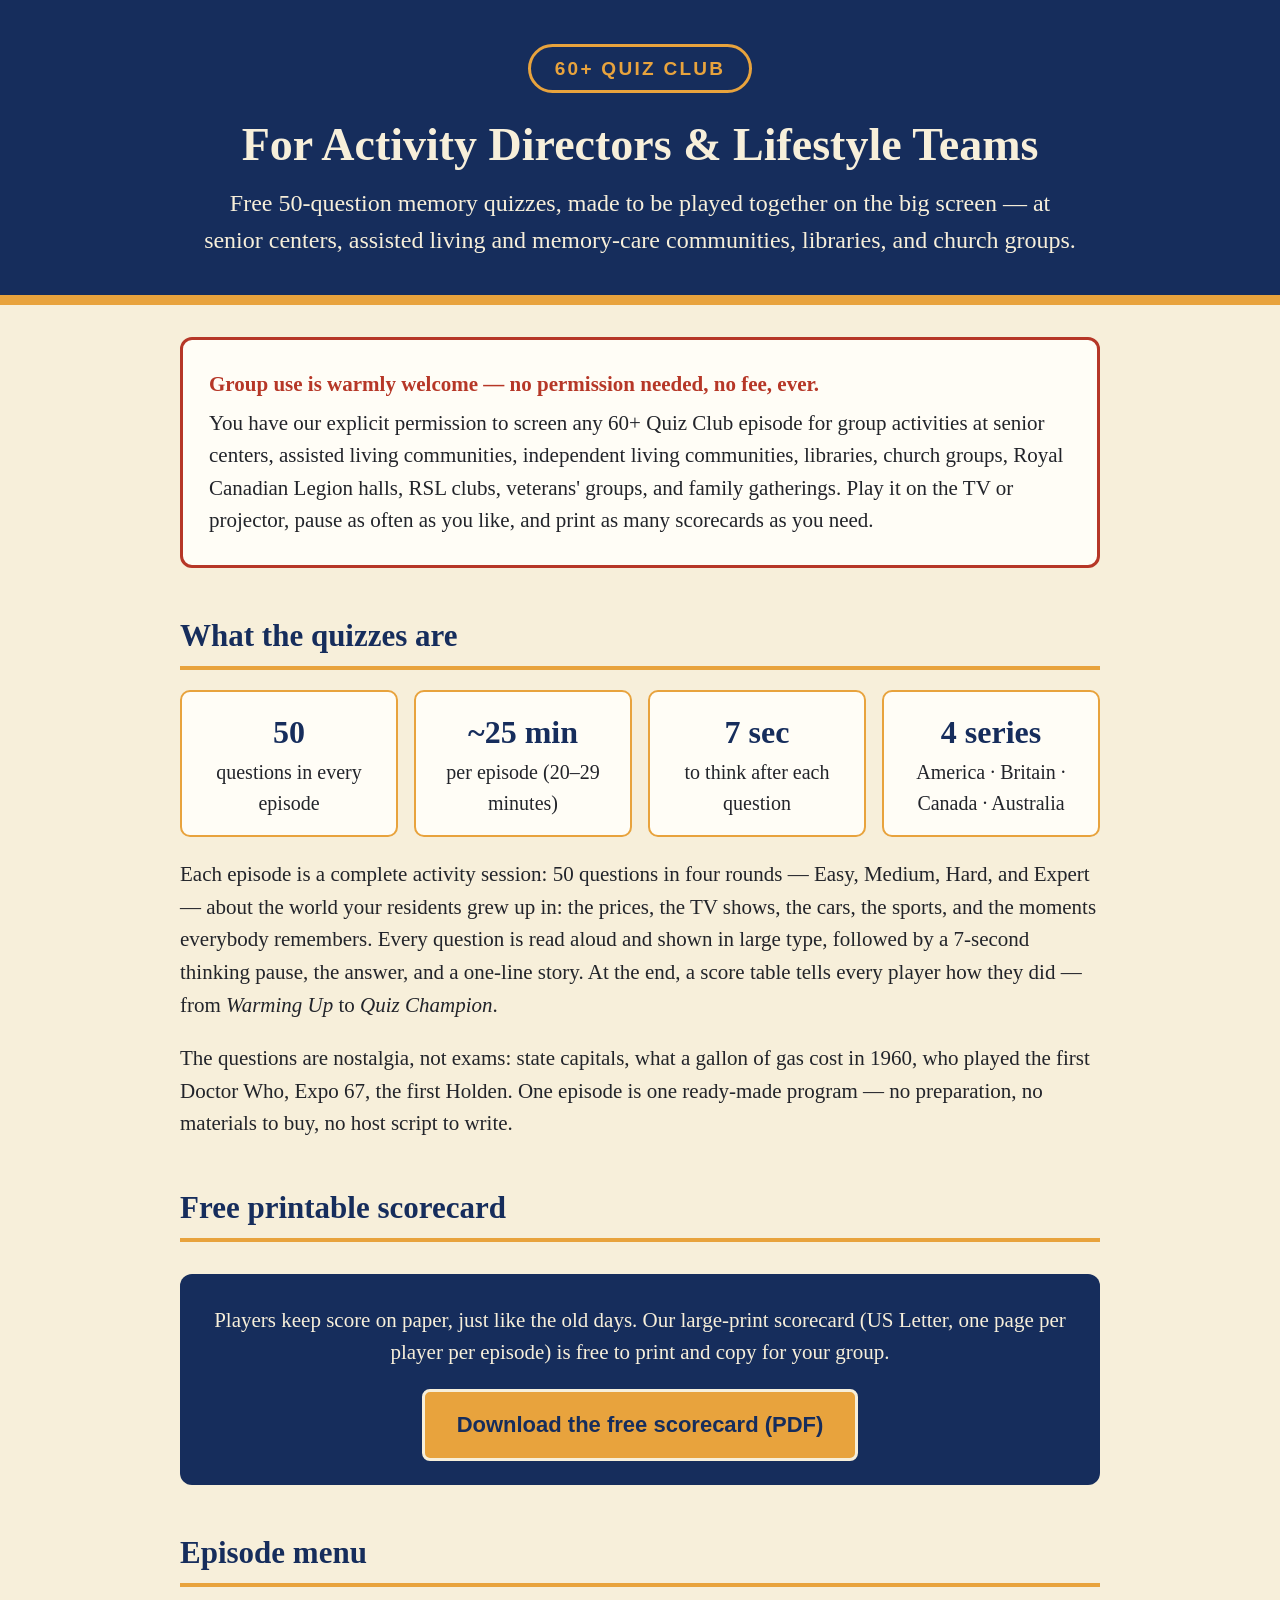
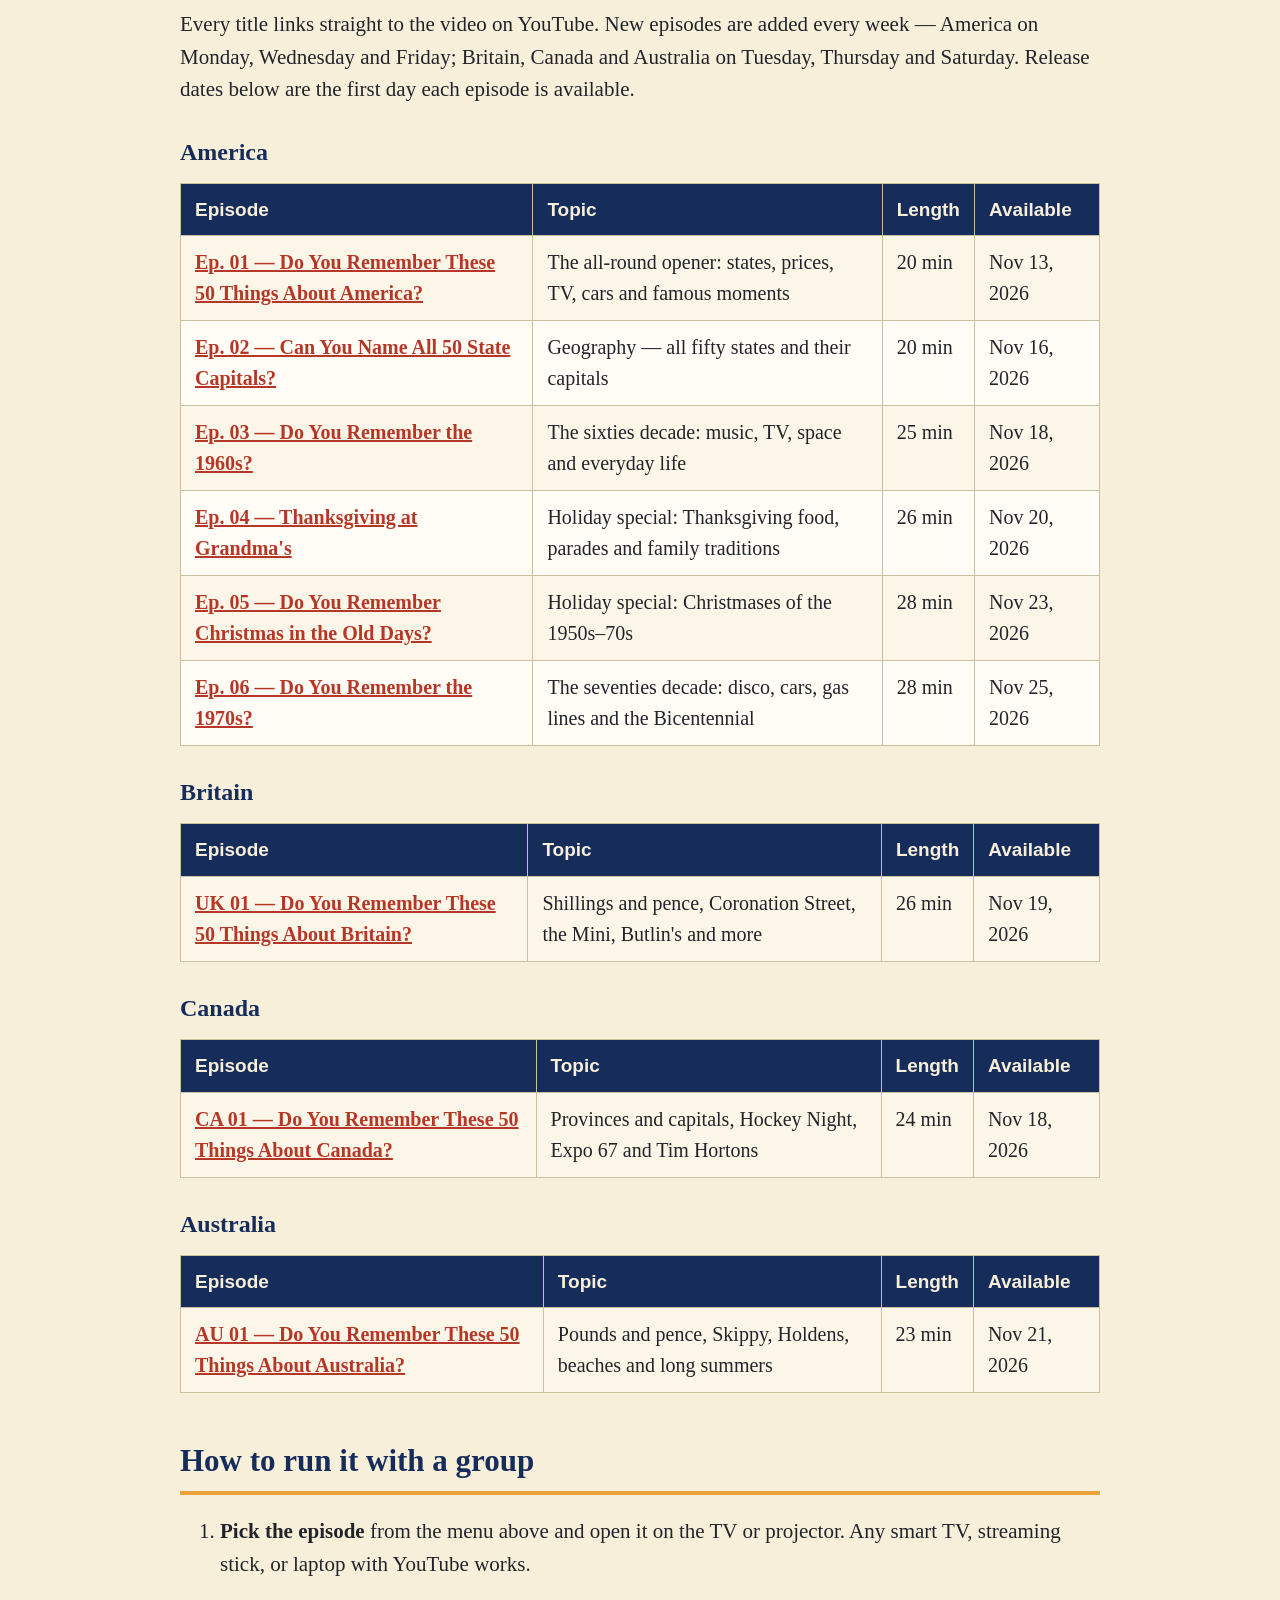
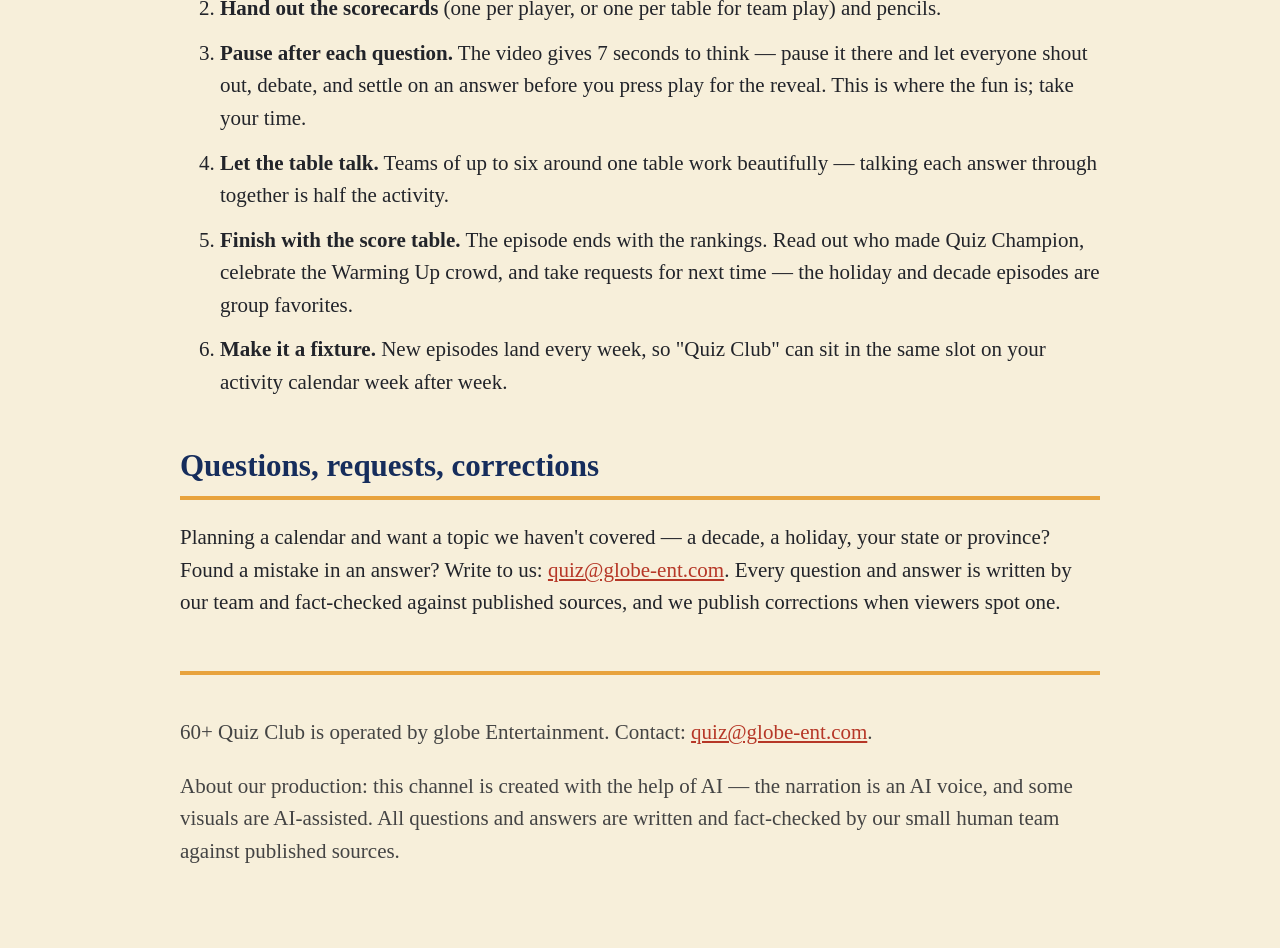
==== activity-directors/index.html @ 75b6388a "Add files via upload" ====
<!DOCTYPE html>
<html lang="en">
<head>
<meta charset="utf-8">
<meta name="viewport" content="width=device-width, initial-scale=1">
<title>For Activity Directors — 60+ Quiz Club | Free Group Quiz Videos for Senior Centers &amp; Assisted Living</title>
<meta name="description" content="Free 50-question trivia quizzes made for group play at senior centers, assisted living communities, libraries and church groups. Big-screen friendly, large print scorecard, group use warmly welcome — no permission needed.">
<style>
  :root{
    --navy:#162D5C; --cream:#F7EFDA; --red:#B63727; --gold:#E8A33D;
    --ink:#22242a; --paper:#FFFDF6;
  }
  *{box-sizing:border-box}
  html{font-size:20px}
  body{
    margin:0; background:var(--cream); color:var(--ink);
    font-family:Georgia,"Times New Roman",serif;
    line-height:1.55;
  }
  .wrap{max-width:960px; margin:0 auto; padding:0 1rem 3rem}
  header{
    background:var(--navy); color:var(--cream);
    padding:2.2rem 1rem 1.8rem; text-align:center;
    border-bottom:10px solid var(--gold);
  }
  header .brand{
    display:inline-block; border:3px solid var(--gold); border-radius:999px;
    padding:.35rem 1.2rem; font-weight:bold; letter-spacing:.12em;
    font-size:.95rem; color:var(--gold); margin-bottom:1rem;
    font-family:Verdana,Arial,sans-serif;
  }
  h1{font-size:2.3rem; margin:.2rem 0 .6rem; line-height:1.2}
  header p.lede{font-size:1.2rem; margin:0 auto; max-width:44rem}
  h2{
    color:var(--navy); font-size:1.55rem; margin:2.2rem 0 .7rem;
    border-bottom:4px solid var(--gold); padding-bottom:.3rem;
  }
  h3{color:var(--navy); font-size:1.2rem; margin:1.4rem 0 .4rem}
  p, li{font-size:1.05rem}
  .permission{
    background:var(--paper); border:3px solid var(--red); border-radius:12px;
    padding:1.1rem 1.3rem; margin:1.6rem 0;
  }
  .permission strong{color:var(--red)}
  .permission p{margin:.3rem 0}
  .scorecard{
    background:var(--navy); color:var(--cream); border-radius:12px;
    padding:1.2rem 1.4rem; margin:1.6rem 0; text-align:center;
  }
  .scorecard p{margin:.3rem 0 1rem}
  a.btn{
    display:inline-block; background:var(--gold); color:var(--navy);
    font-family:Verdana,Arial,sans-serif; font-weight:bold; text-decoration:none;
    padding:.8rem 1.6rem; border-radius:8px; font-size:1.1rem;
    border:3px solid var(--cream);
  }
  a.btn:hover, a.btn:focus{background:var(--cream)}
  table{width:100%; border-collapse:collapse; background:var(--paper); margin:.6rem 0 1.2rem}
  th, td{
    border:1px solid #cbbf9d; padding:.55rem .7rem; text-align:left;
    font-size:1rem; vertical-align:top;
  }
  th{background:var(--navy); color:var(--cream); font-family:Verdana,Arial,sans-serif; font-size:.95rem}
  tr:nth-child(even) td{background:#FBF6E7}
  td a{color:var(--red); font-weight:bold}
  .facts{display:flex; flex-wrap:wrap; gap:.8rem; margin:1rem 0}
  .fact{
    flex:1 1 200px; background:var(--paper); border:2px solid var(--gold);
    border-radius:10px; padding:.8rem 1rem; text-align:center;
  }
  .fact .big{display:block; font-size:1.6rem; font-weight:bold; color:var(--navy)}
  ol.steps li{margin-bottom:.6rem}
  footer{
    margin-top:2.6rem; border-top:4px solid var(--gold); padding-top:1rem;
    font-size:.95rem; color:#444;
  }
  a{color:var(--red)}
  @media (max-width:640px){
    html{font-size:19px}
    h1{font-size:1.8rem}
    th, td{font-size:.92rem; padding:.45rem .5rem}
  }
</style>
</head>
<body>

<header>
  <div class="brand">60+ QUIZ CLUB</div>
  <h1>For Activity Directors &amp; Lifestyle Teams</h1>
  <p class="lede">Free 50-question memory quizzes, made to be played together on the big screen — at senior centers, assisted living and memory-care communities, libraries, and church groups.</p>
</header>

<div class="wrap">

  <div class="permission">
    <p><strong>Group use is warmly welcome — no permission needed, no fee, ever.</strong></p>
    <p>You have our explicit permission to screen any 60+ Quiz Club episode for group activities at senior centers, assisted living communities, independent living communities, libraries, church groups, Royal Canadian Legion halls, RSL clubs, veterans' groups, and family gatherings. Play it on the TV or projector, pause as often as you like, and print as many scorecards as you need.</p>
  </div>

  <h2>What the quizzes are</h2>
  <div class="facts">
    <div class="fact"><span class="big">50</span>questions in every episode</div>
    <div class="fact"><span class="big">~25 min</span>per episode (20–29 minutes)</div>
    <div class="fact"><span class="big">7 sec</span>to think after each question</div>
    <div class="fact"><span class="big">4 series</span>America · Britain · Canada · Australia</div>
  </div>
  <p>Each episode is a complete activity session: 50 questions in four rounds — Easy, Medium, Hard, and Expert — about the world your residents grew up in: the prices, the TV shows, the cars, the sports, and the moments everybody remembers. Every question is read aloud and shown in large type, followed by a 7-second thinking pause, the answer, and a one-line story. At the end, a score table tells every player how they did — from <em>Warming Up</em> to <em>Quiz Champion</em>.</p>
  <p>The questions are nostalgia, not exams: state capitals, what a gallon of gas cost in 1960, who played the first Doctor Who, Expo 67, the first Holden. One episode is one ready-made program — no preparation, no materials to buy, no host script to write.</p>

  <h2>Free printable scorecard</h2>
  <div class="scorecard">
    <p>Players keep score on paper, just like the old days. Our large-print scorecard (US Letter, one page per player per episode) is free to print and copy for your group.</p>
    <a class="btn" href="scorecard-letter.pdf">Download the free scorecard (PDF)</a>
  </div>

  <h2>Episode menu</h2>
  <p>Every title links straight to the video on YouTube. New episodes are added every week — America on Monday, Wednesday and Friday; Britain, Canada and Australia on Tuesday, Thursday and Saturday. Release dates below are the first day each episode is available.</p>

  <h3>America</h3>
  <table>
    <tr><th>Episode</th><th>Topic</th><th>Length</th><th>Available</th></tr>
    <tr><td><a href="https://youtu.be/NcenGx-spb0">Ep. 01 — Do You Remember These 50 Things About America?</a></td><td>The all-round opener: states, prices, TV, cars and famous moments</td><td>20 min</td><td>Nov 13, 2026</td></tr>
    <tr><td><a href="https://youtu.be/RML8Xtlcmsw">Ep. 02 — Can You Name All 50 State Capitals?</a></td><td>Geography — all fifty states and their capitals</td><td>20 min</td><td>Nov 16, 2026</td></tr>
    <tr><td><a href="https://youtu.be/uABX2vVJ5Gw">Ep. 03 — Do You Remember the 1960s?</a></td><td>The sixties decade: music, TV, space and everyday life</td><td>25 min</td><td>Nov 18, 2026</td></tr>
    <tr><td><a href="https://youtu.be/Kpok-jnuPP8">Ep. 04 — Thanksgiving at Grandma's</a></td><td>Holiday special: Thanksgiving food, parades and family traditions</td><td>26 min</td><td>Nov 20, 2026</td></tr>
    <tr><td><a href="https://youtu.be/DwJFpJArVhA">Ep. 05 — Do You Remember Christmas in the Old Days?</a></td><td>Holiday special: Christmases of the 1950s–70s</td><td>28 min</td><td>Nov 23, 2026</td></tr>
    <tr><td><a href="https://youtu.be/N05q6tEVUnE">Ep. 06 — Do You Remember the 1970s?</a></td><td>The seventies decade: disco, cars, gas lines and the Bicentennial</td><td>28 min</td><td>Nov 25, 2026</td></tr>
  </table>

  <h3>Britain</h3>
  <table>
    <tr><th>Episode</th><th>Topic</th><th>Length</th><th>Available</th></tr>
    <tr><td><a href="https://youtu.be/gGpR4SRUEOg">UK 01 — Do You Remember These 50 Things About Britain?</a></td><td>Shillings and pence, Coronation Street, the Mini, Butlin's and more</td><td>26 min</td><td>Nov 19, 2026</td></tr>
  </table>

  <h3>Canada</h3>
  <table>
    <tr><th>Episode</th><th>Topic</th><th>Length</th><th>Available</th></tr>
    <tr><td><a href="https://youtu.be/D2XaBJpOnUE">CA 01 — Do You Remember These 50 Things About Canada?</a></td><td>Provinces and capitals, Hockey Night, Expo 67 and Tim Hortons</td><td>24 min</td><td>Nov 18, 2026</td></tr>
  </table>

  <h3>Australia</h3>
  <table>
    <tr><th>Episode</th><th>Topic</th><th>Length</th><th>Available</th></tr>
    <tr><td><a href="https://youtu.be/j8BONUCJf_M">AU 01 — Do You Remember These 50 Things About Australia?</a></td><td>Pounds and pence, Skippy, Holdens, beaches and long summers</td><td>23 min</td><td>Nov 21, 2026</td></tr>
  </table>

  <h2>How to run it with a group</h2>
  <ol class="steps">
    <li><strong>Pick the episode</strong> from the menu above and open it on the TV or projector. Any smart TV, streaming stick, or laptop with YouTube works.</li>
    <li><strong>Hand out the scorecards</strong> (one per player, or one per table for team play) and pencils.</li>
    <li><strong>Pause after each question.</strong> The video gives 7 seconds to think — pause it there and let everyone shout out, debate, and settle on an answer before you press play for the reveal. This is where the fun is; take your time.</li>
    <li><strong>Let the table talk.</strong> Teams of up to six around one table work beautifully — talking each answer through together is half the activity.</li>
    <li><strong>Finish with the score table.</strong> The episode ends with the rankings. Read out who made Quiz Champion, celebrate the Warming Up crowd, and take requests for next time — the holiday and decade episodes are group favorites.</li>
    <li><strong>Make it a fixture.</strong> New episodes land every week, so "Quiz Club" can sit in the same slot on your activity calendar week after week.</li>
  </ol>

  <h2>Questions, requests, corrections</h2>
  <p>Planning a calendar and want a topic we haven't covered — a decade, a holiday, your state or province? Found a mistake in an answer? Write to us: <a href="mailto:quiz@globe-ent.com">quiz@globe-ent.com</a>. Every question and answer is written by our team and fact-checked against published sources, and we publish corrections when viewers spot one.</p>

  <footer>
    <p>60+ Quiz Club is operated by globe Entertainment. Contact: <a href="mailto:quiz@globe-ent.com">quiz@globe-ent.com</a>.</p>
    <p>About our production: this channel is created with the help of AI — the narration is an AI voice, and some visuals are AI-assisted. All questions and answers are written and fact-checked by our small human team against published sources.</p>
  </footer>

</div>
</body>
</html>
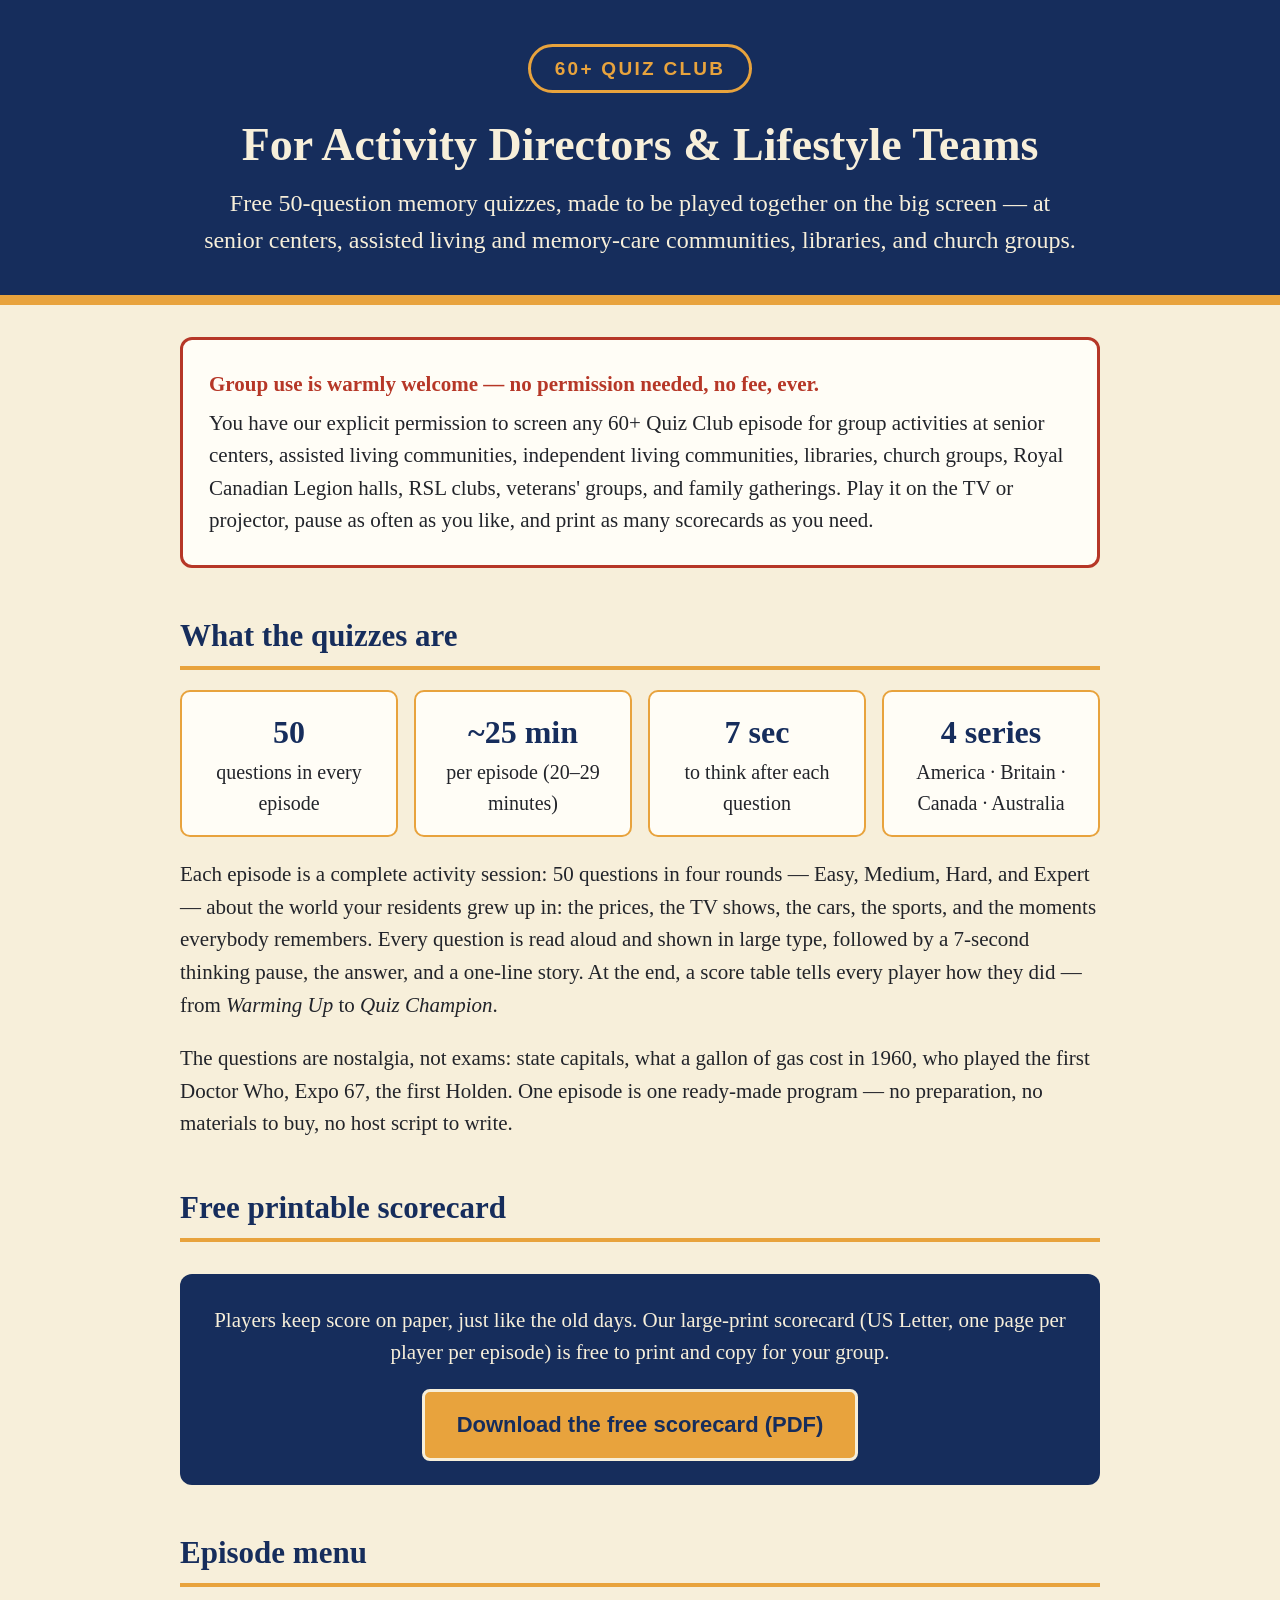
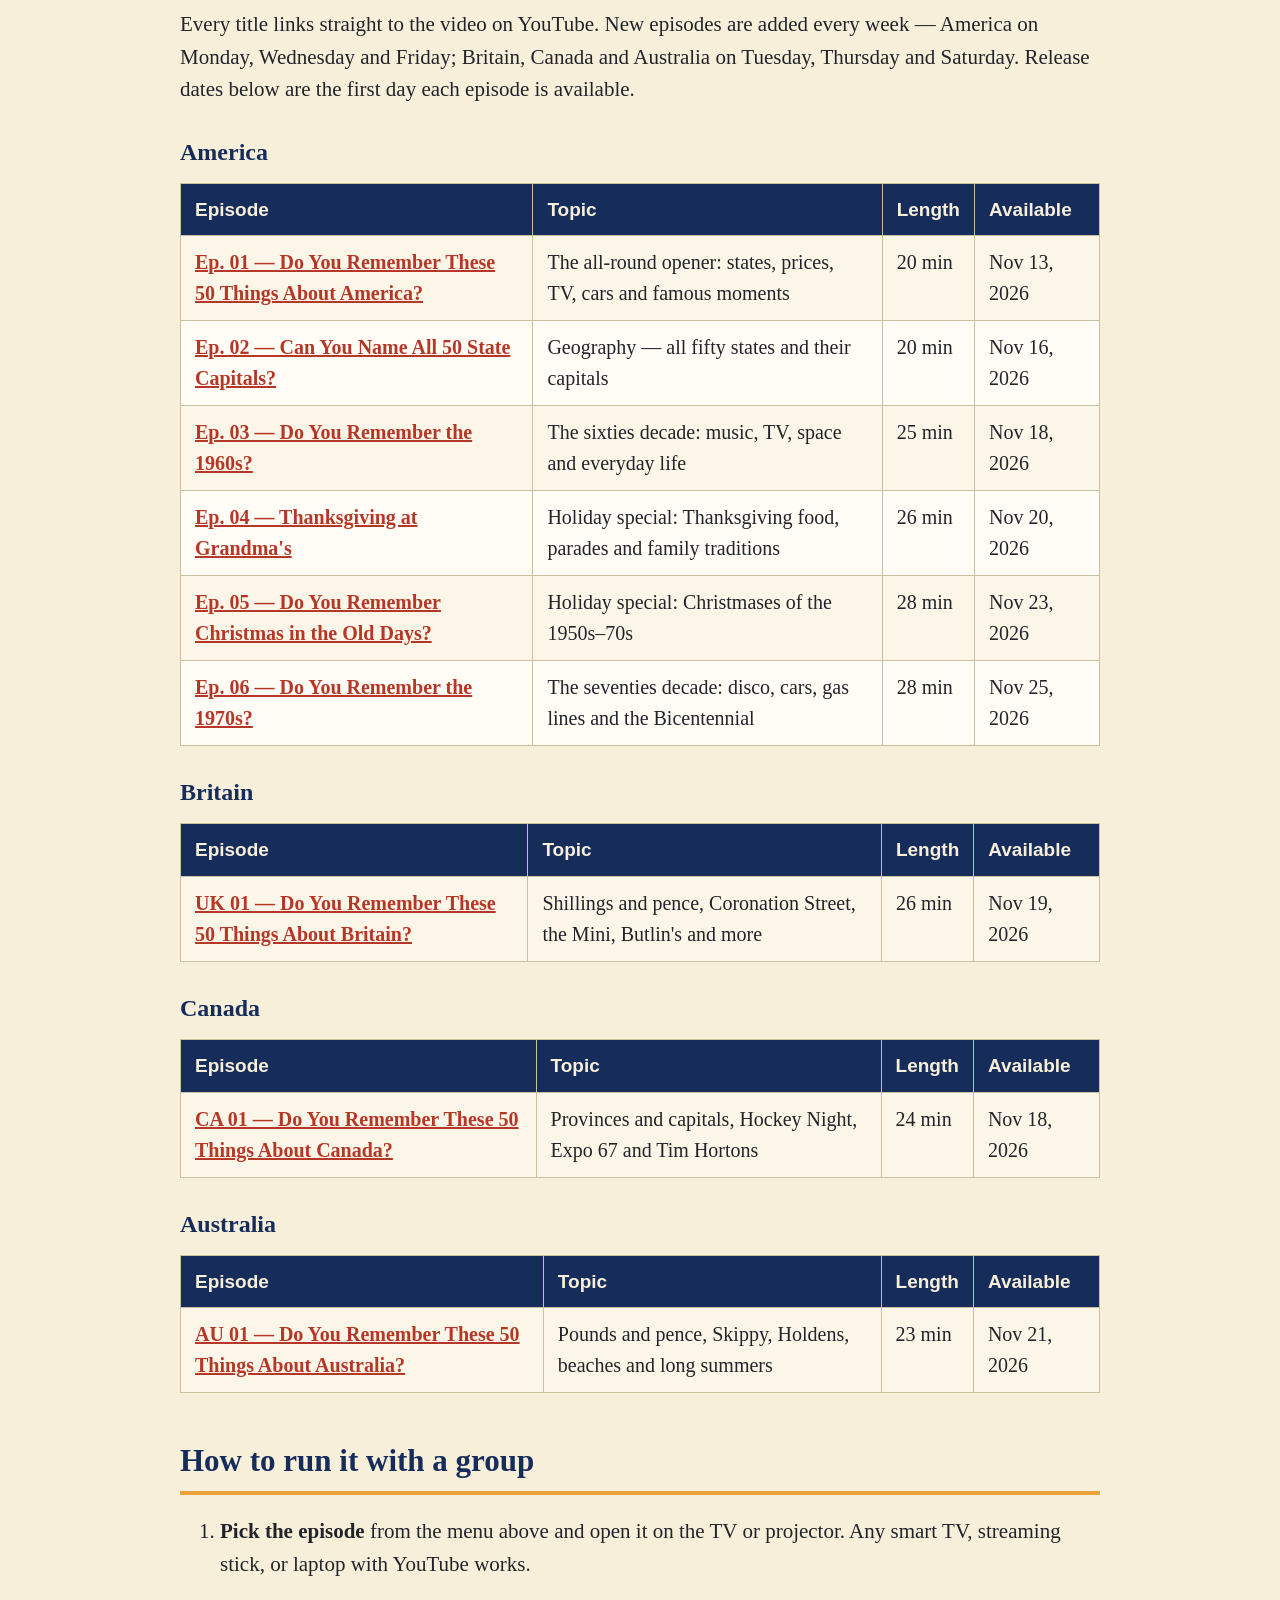
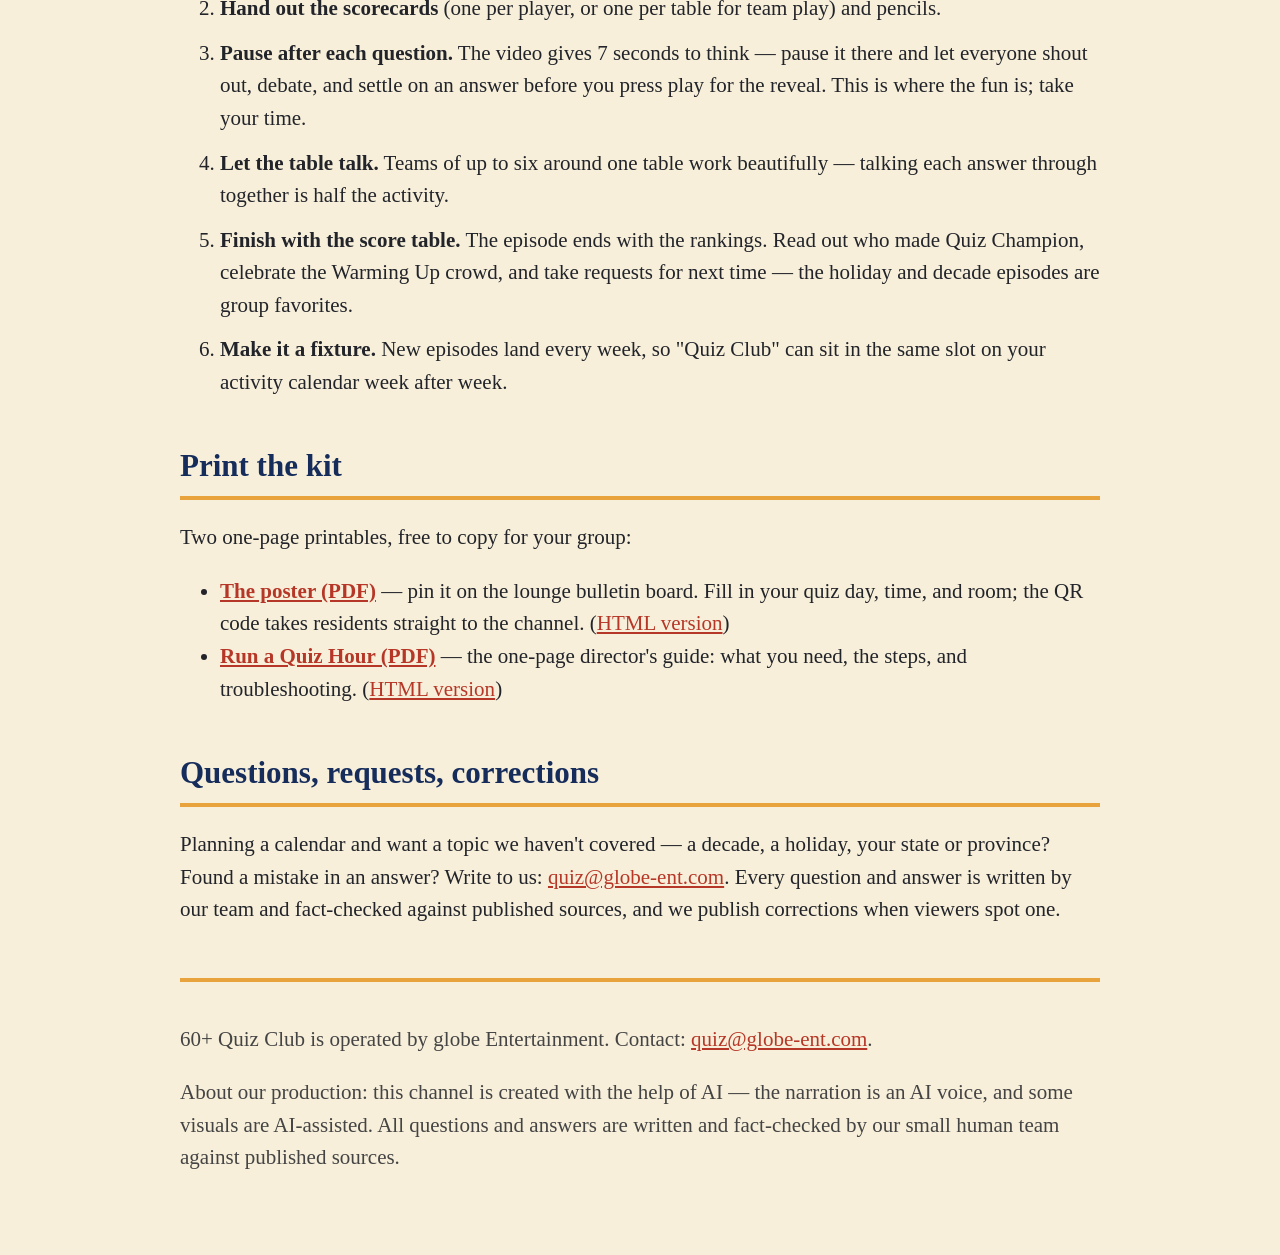
==== commit a5ed00b0: "印刷キット追加：ポスター・進行シート・印刷用スタイル" ====
--- a/activity-directors/index.html
+++ b/activity-directors/index.html
@@ -81,6 +81,7 @@
     th, td{font-size:.92rem; padding:.45rem .5rem}
   }
 </style>
+  <link rel="stylesheet" href="print-block.css">
 </head>
 <body>
 
@@ -155,6 +156,17 @@
     <li><strong>Make it a fixture.</strong> New episodes land every week, so "Quiz Club" can sit in the same slot on your activity calendar week after week.</li>
   </ol>
 
+  <h2>Print the kit</h2>
+  <p>Two one-page printables, free to copy for your group:</p>
+  <ul>
+    <li><strong><a href="print/poster.pdf">The poster (PDF)</a></strong> — pin it on the
+    lounge bulletin board. Fill in your quiz day, time, and room; the QR code takes
+    residents straight to the channel. (<a href="print/poster.html">HTML version</a>)</li>
+    <li><strong><a href="print/run-sheet.pdf">Run a Quiz Hour (PDF)</a></strong> — the
+    one-page director's guide: what you need, the steps, and troubleshooting.
+    (<a href="print/run-sheet.html">HTML version</a>)</li>
+  </ul>
+
   <h2>Questions, requests, corrections</h2>
   <p>Planning a calendar and want a topic we haven't covered — a decade, a holiday, your state or province? Found a mistake in an answer? Write to us: <a href="mailto:quiz@globe-ent.com">quiz@globe-ent.com</a>. Every question and answer is written by our team and fact-checked against published sources, and we publish corrections when viewers spot one.</p>
 
--- a/activity-directors/print-block.css
+++ b/activity-directors/print-block.css
@@ -0,0 +1,101 @@
+/* ============================================================================
+   60+ Quiz Club — Activity Directors page (index.html) PRINT STYLES
+   ----------------------------------------------------------------------------
+   HOW TO APPLY (one line, added by the parent — this file does not edit
+   index.html by itself):
+
+     Add inside <head> of site/activity-directors/index.html, AFTER the
+     existing <style> block:
+
+       <link rel="stylesheet" href="print-block.css">
+
+     …and copy this file next to index.html. (Equally fine: paste the whole
+     @media print block below into the existing <style> instead.)
+
+   GOAL: the page prints like a clean paper handout — white background,
+   black text, no heavy colour blocks eating ink, big readable type,
+   and a fresh page at each major section.
+   ============================================================================ */
+
+@media print {
+
+  @page { size: Letter portrait; margin: 0.6in; }   /* A4 works too */
+
+  /* ---- Base: black on white, still senior-readable ---- */
+  html { font-size: 13.5pt; }
+  body {
+    background: #fff !important;
+    color: #000 !important;
+    line-height: 1.45;
+  }
+  .wrap { max-width: none; padding: 0; }
+  * { -webkit-print-color-adjust: economy; print-color-adjust: economy; }
+
+  /* ---- Header: from navy block to a bordered title box ---- */
+  header {
+    background: #fff !important;
+    color: #000 !important;
+    border: 2.5pt solid #000;
+    border-bottom: 5pt solid #000;
+    padding: 0.9rem 1rem 1rem;
+  }
+  header .brand { color: #000 !important; border-color: #000; }
+  h1 { font-size: 1.9rem; color: #000 !important; }
+  header p.lede { font-size: 1.05rem; }
+
+  /* ---- Headings: black, with a rule; each section starts a new page ---- */
+  h2, h3 { color: #000 !important; }
+  h2 {
+    border-bottom: 2.5pt solid #000;
+    font-size: 1.35rem;
+    margin-top: 0;
+    break-after: avoid;
+    page-break-after: avoid;
+  }
+  /* Every h2 section after the first begins on a fresh printed page.
+     (Delete this rule if a continuous printout is preferred.) */
+  .wrap > h2 ~ h2 { break-before: page; page-break-before: always; }
+
+  /* ---- Keep blocks whole: never split a box or table across pages ---- */
+  .permission, .scorecard, .fact, table, footer { break-inside: avoid; page-break-inside: avoid; }
+  tr { break-inside: avoid; page-break-inside: avoid; }
+
+  /* ---- Permission box: white paper, heavy black frame ---- */
+  .permission {
+    background: #fff !important;
+    border: 2.5pt solid #000;
+  }
+  .permission strong { color: #000 !important; }
+
+  /* ---- Scorecard callout: was a navy block — print it as a framed box ---- */
+  .scorecard {
+    background: #fff !important;
+    color: #000 !important;
+    border: 2.5pt solid #000;
+  }
+  a.btn {
+    background: #fff !important;
+    color: #000 !important;
+    border: 2pt solid #000;
+  }
+  /* A printed button can't be clicked — say where it points. */
+  .scorecard a.btn::after { content: " — file: scorecard-letter.pdf (next to this page online)"; font-weight: normal; }
+
+  /* ---- Fact tiles & tables: outlines only, no fills ---- */
+  .fact { background: #fff !important; border: 1.5pt solid #000; }
+  .fact .big { color: #000 !important; }
+  table { background: #fff !important; }
+  th {
+    background: #fff !important;
+    color: #000 !important;
+    border-bottom: 2.5pt solid #000;
+  }
+  td { border-color: #666; }
+  tr:nth-child(even) td { background: #fff !important; }
+
+  /* ---- Links: readable on paper ---- */
+  a { color: #000 !important; text-decoration: underline; }
+  td a { font-weight: bold; }
+
+  footer { border-top: 2.5pt solid #000; color: #000 !important; }
+}
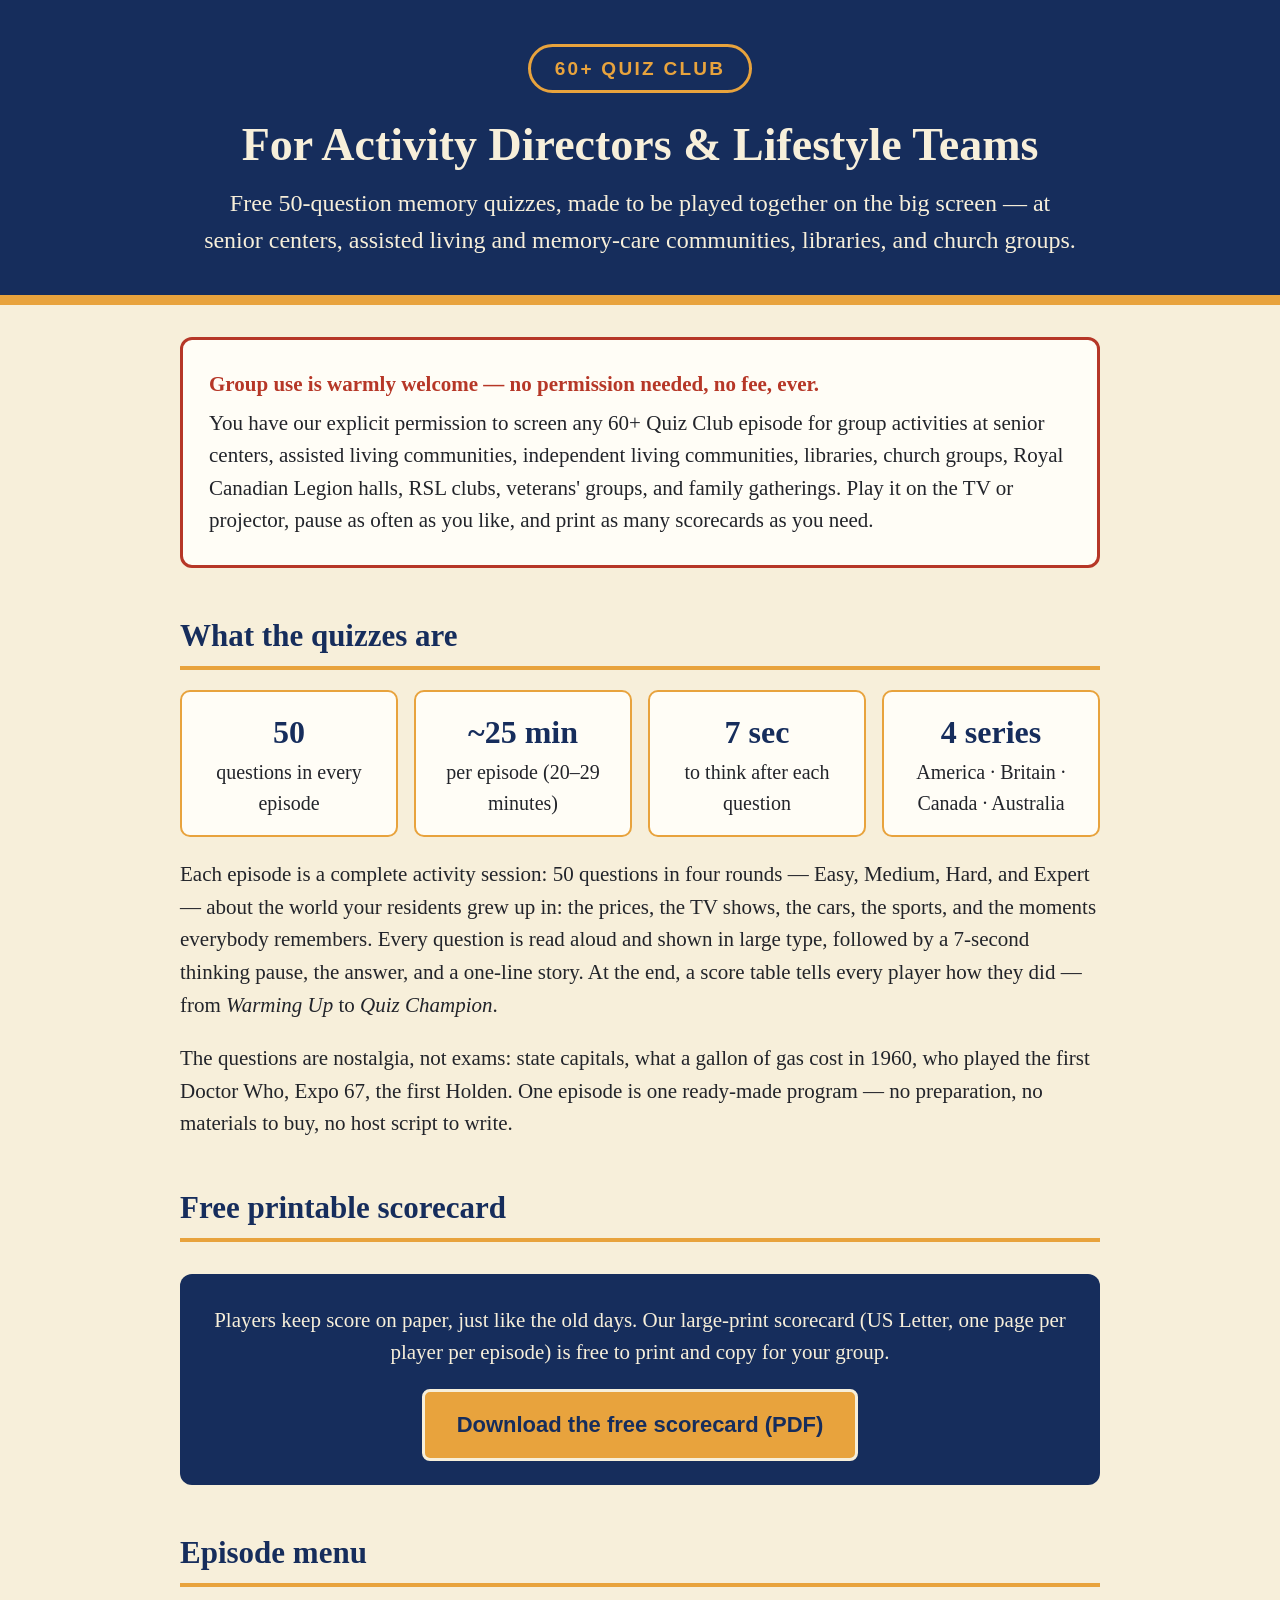
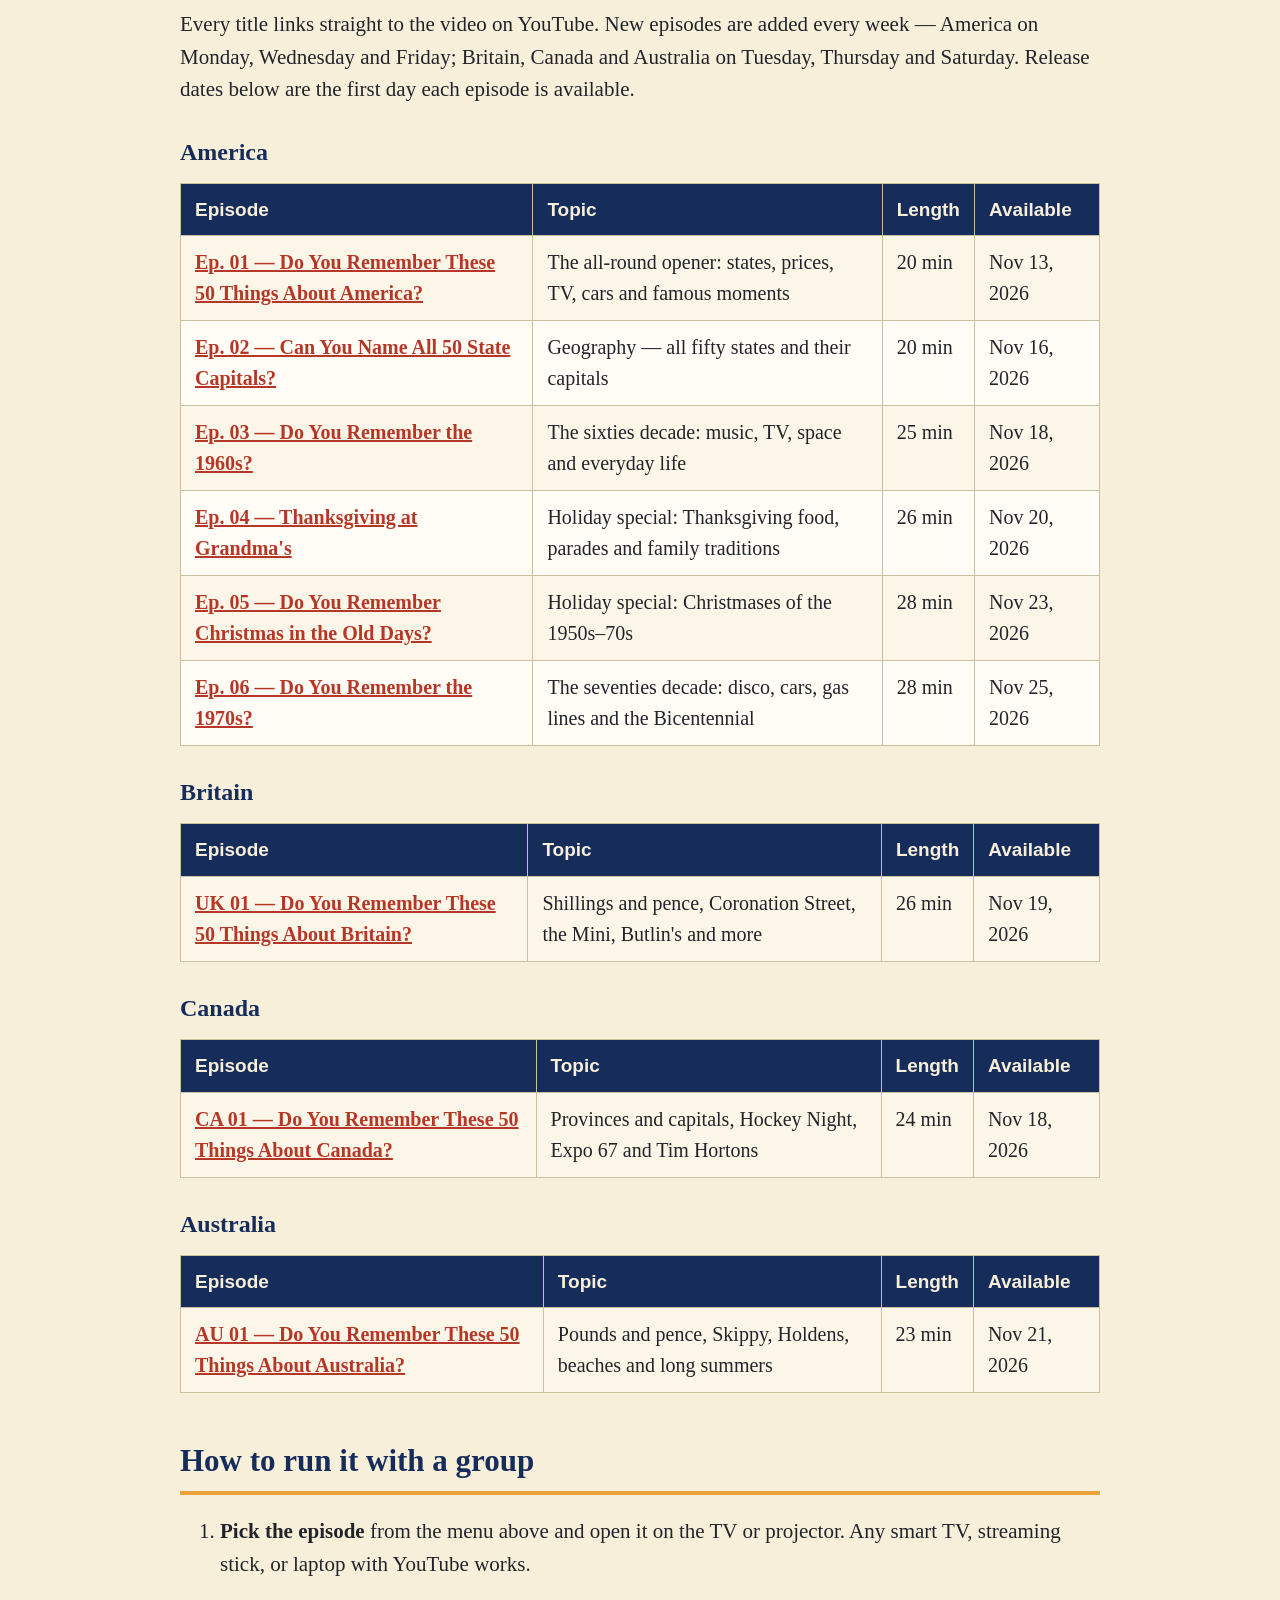
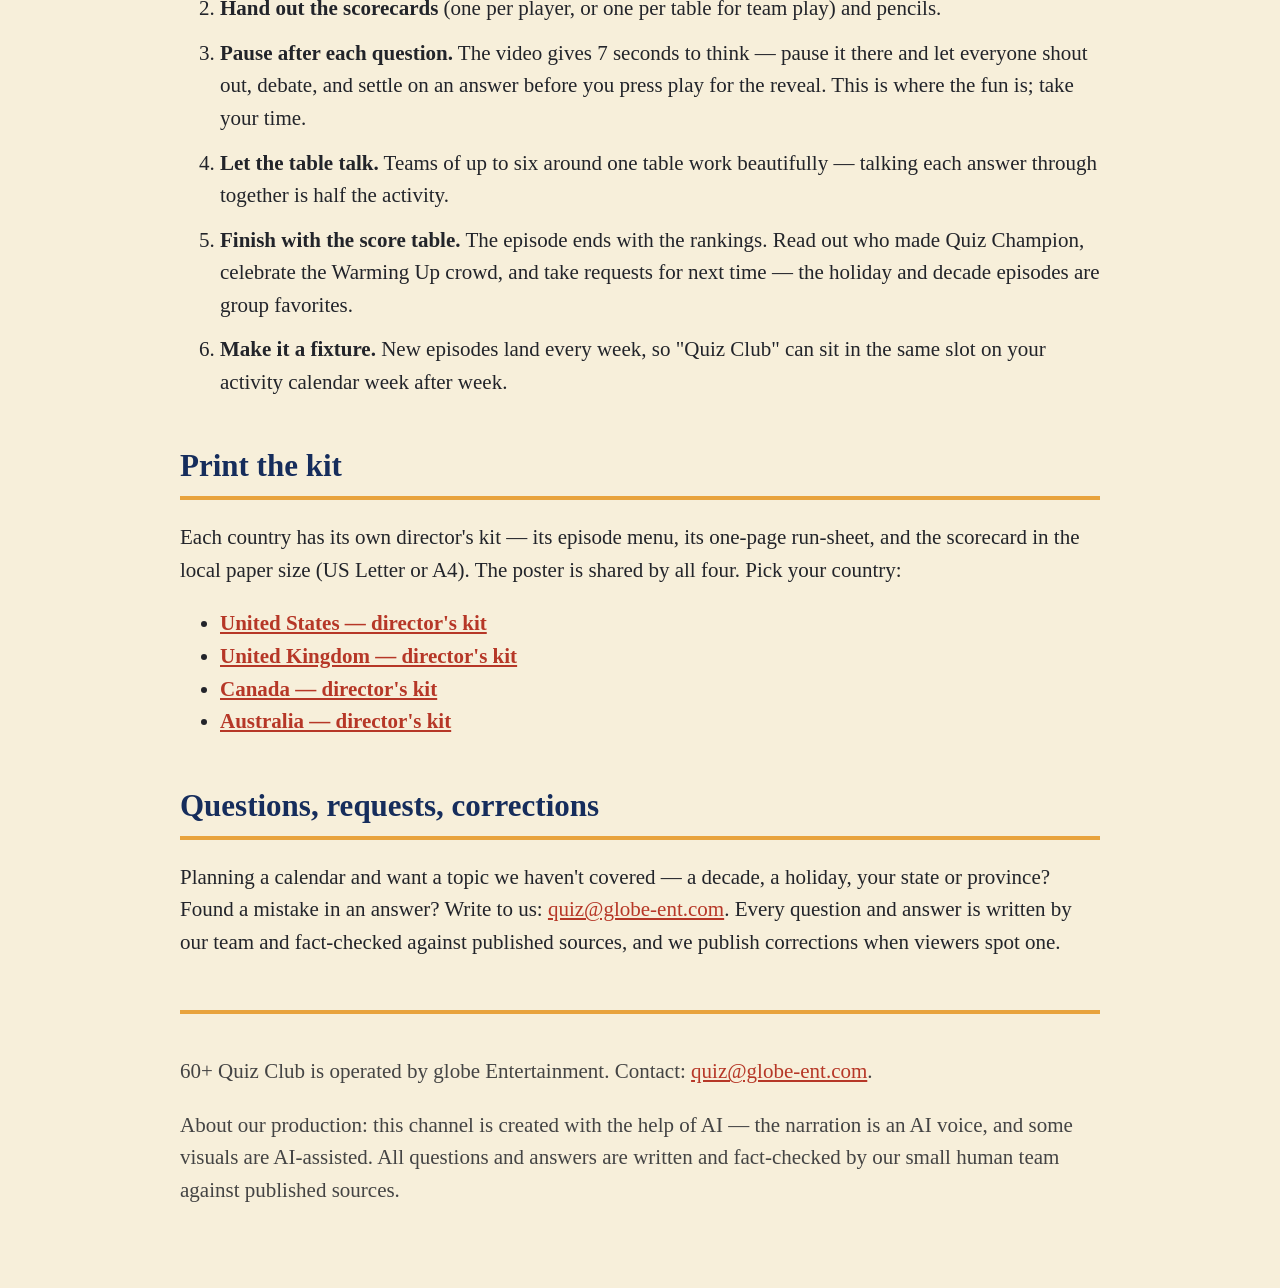
==== commit 9d855fa8: "担当者キットを国別に分割（US/UK/CA/AU）" ====
--- a/activity-directors/index.html
+++ b/activity-directors/index.html
@@ -157,14 +157,12 @@
   </ol>
 
   <h2>Print the kit</h2>
-  <p>Two one-page printables, free to copy for your group:</p>
+  <p>Each country has its own director's kit — its episode menu, its one-page run-sheet, and the scorecard in the local paper size (US Letter or A4). The poster is shared by all four. Pick your country:</p>
   <ul>
-    <li><strong><a href="print/poster.pdf">The poster (PDF)</a></strong> — pin it on the
-    lounge bulletin board. Fill in your quiz day, time, and room; the QR code takes
-    residents straight to the channel. (<a href="print/poster.html">HTML version</a>)</li>
-    <li><strong><a href="print/run-sheet.pdf">Run a Quiz Hour (PDF)</a></strong> — the
-    one-page director's guide: what you need, the steps, and troubleshooting.
-    (<a href="print/run-sheet.html">HTML version</a>)</li>
+    <li><strong><a href="us/">United States — director's kit</a></strong></li>
+    <li><strong><a href="uk/">United Kingdom — director's kit</a></strong></li>
+    <li><strong><a href="ca/">Canada — director's kit</a></strong></li>
+    <li><strong><a href="au/">Australia — director's kit</a></strong></li>
   </ul>
 
   <h2>Questions, requests, corrections</h2>
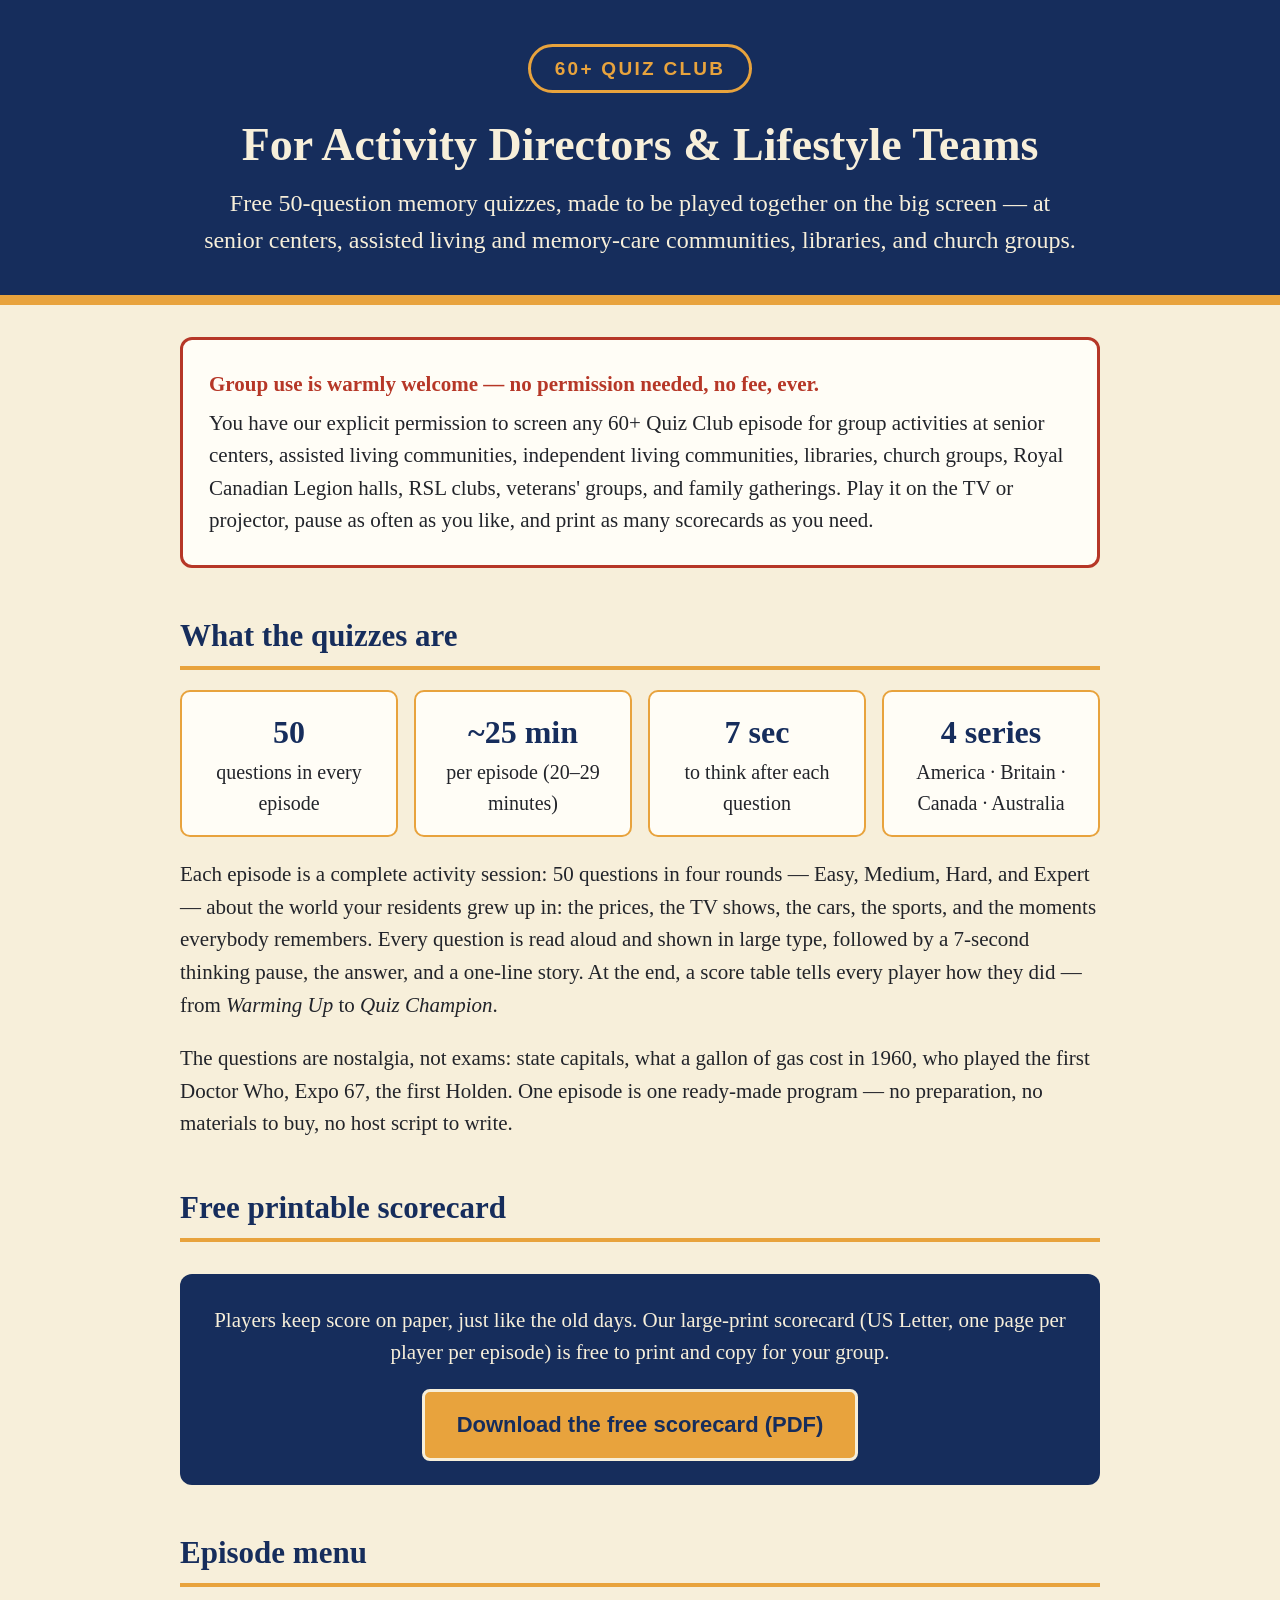
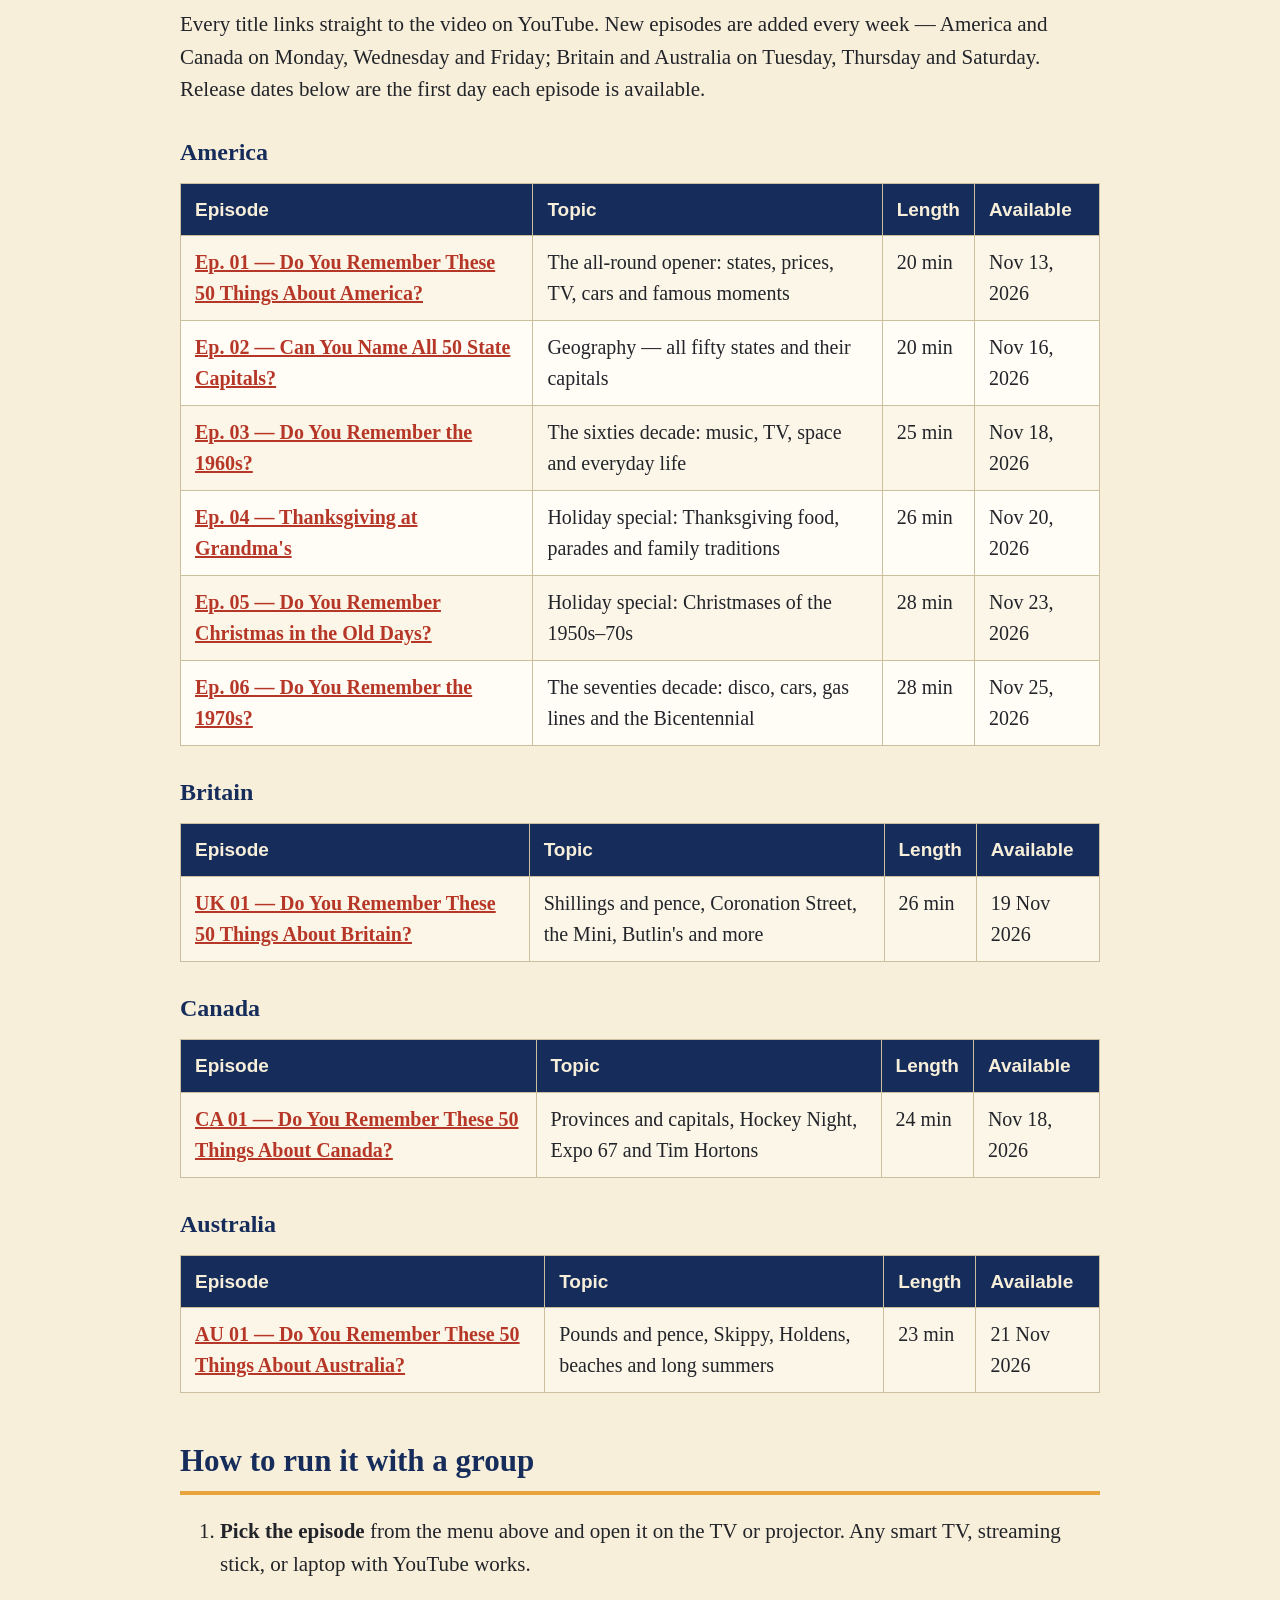
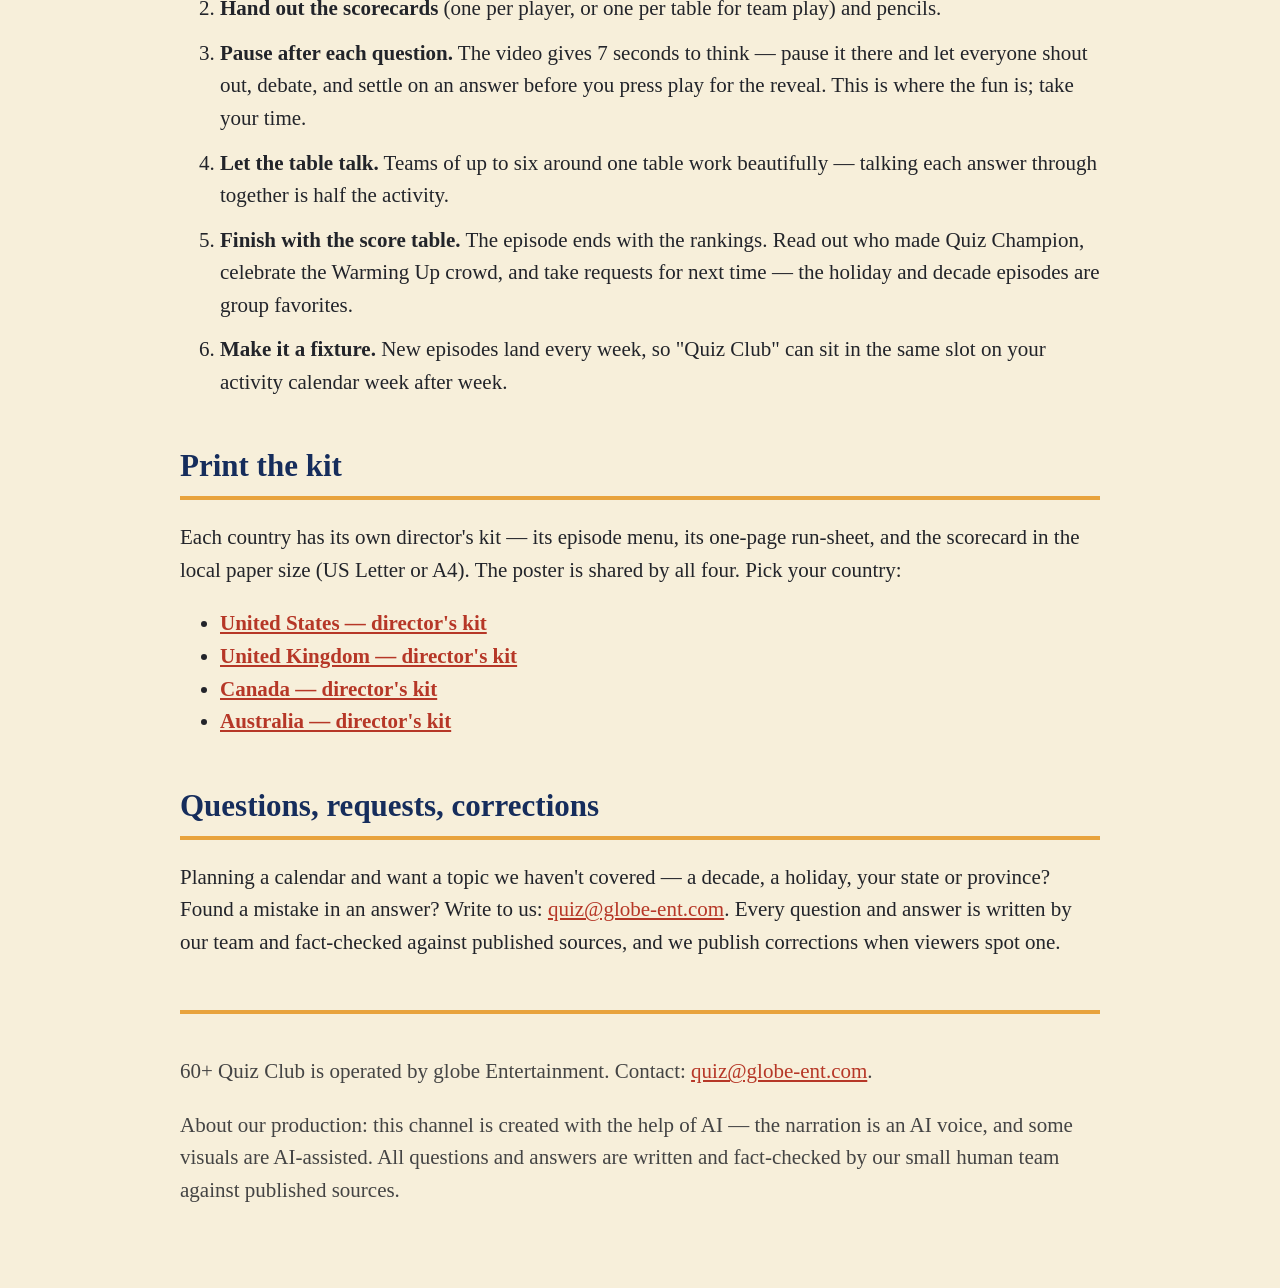
==== commit 557288d2: "ローカライズ最終版：スコアカード作り直し・国別表記・カナダ曜日修正" ====
--- a/activity-directors/index.html
+++ b/activity-directors/index.html
@@ -115,7 +115,7 @@
   </div>
 
   <h2>Episode menu</h2>
-  <p>Every title links straight to the video on YouTube. New episodes are added every week — America on Monday, Wednesday and Friday; Britain, Canada and Australia on Tuesday, Thursday and Saturday. Release dates below are the first day each episode is available.</p>
+  <p>Every title links straight to the video on YouTube. New episodes are added every week — America and Canada on Monday, Wednesday and Friday; Britain and Australia on Tuesday, Thursday and Saturday. Release dates below are the first day each episode is available.</p>
 
   <h3>America</h3>
   <table>
@@ -131,7 +131,7 @@
   <h3>Britain</h3>
   <table>
     <tr><th>Episode</th><th>Topic</th><th>Length</th><th>Available</th></tr>
-    <tr><td><a href="https://youtu.be/gGpR4SRUEOg">UK 01 — Do You Remember These 50 Things About Britain?</a></td><td>Shillings and pence, Coronation Street, the Mini, Butlin's and more</td><td>26 min</td><td>Nov 19, 2026</td></tr>
+    <tr><td><a href="https://youtu.be/gGpR4SRUEOg">UK 01 — Do You Remember These 50 Things About Britain?</a></td><td>Shillings and pence, Coronation Street, the Mini, Butlin's and more</td><td>26 min</td><td>19 Nov 2026</td></tr>
   </table>
 
   <h3>Canada</h3>
@@ -143,7 +143,7 @@
   <h3>Australia</h3>
   <table>
     <tr><th>Episode</th><th>Topic</th><th>Length</th><th>Available</th></tr>
-    <tr><td><a href="https://youtu.be/j8BONUCJf_M">AU 01 — Do You Remember These 50 Things About Australia?</a></td><td>Pounds and pence, Skippy, Holdens, beaches and long summers</td><td>23 min</td><td>Nov 21, 2026</td></tr>
+    <tr><td><a href="https://youtu.be/j8BONUCJf_M">AU 01 — Do You Remember These 50 Things About Australia?</a></td><td>Pounds and pence, Skippy, Holdens, beaches and long summers</td><td>23 min</td><td>21 Nov 2026</td></tr>
   </table>
 
   <h2>How to run it with a group</h2>
